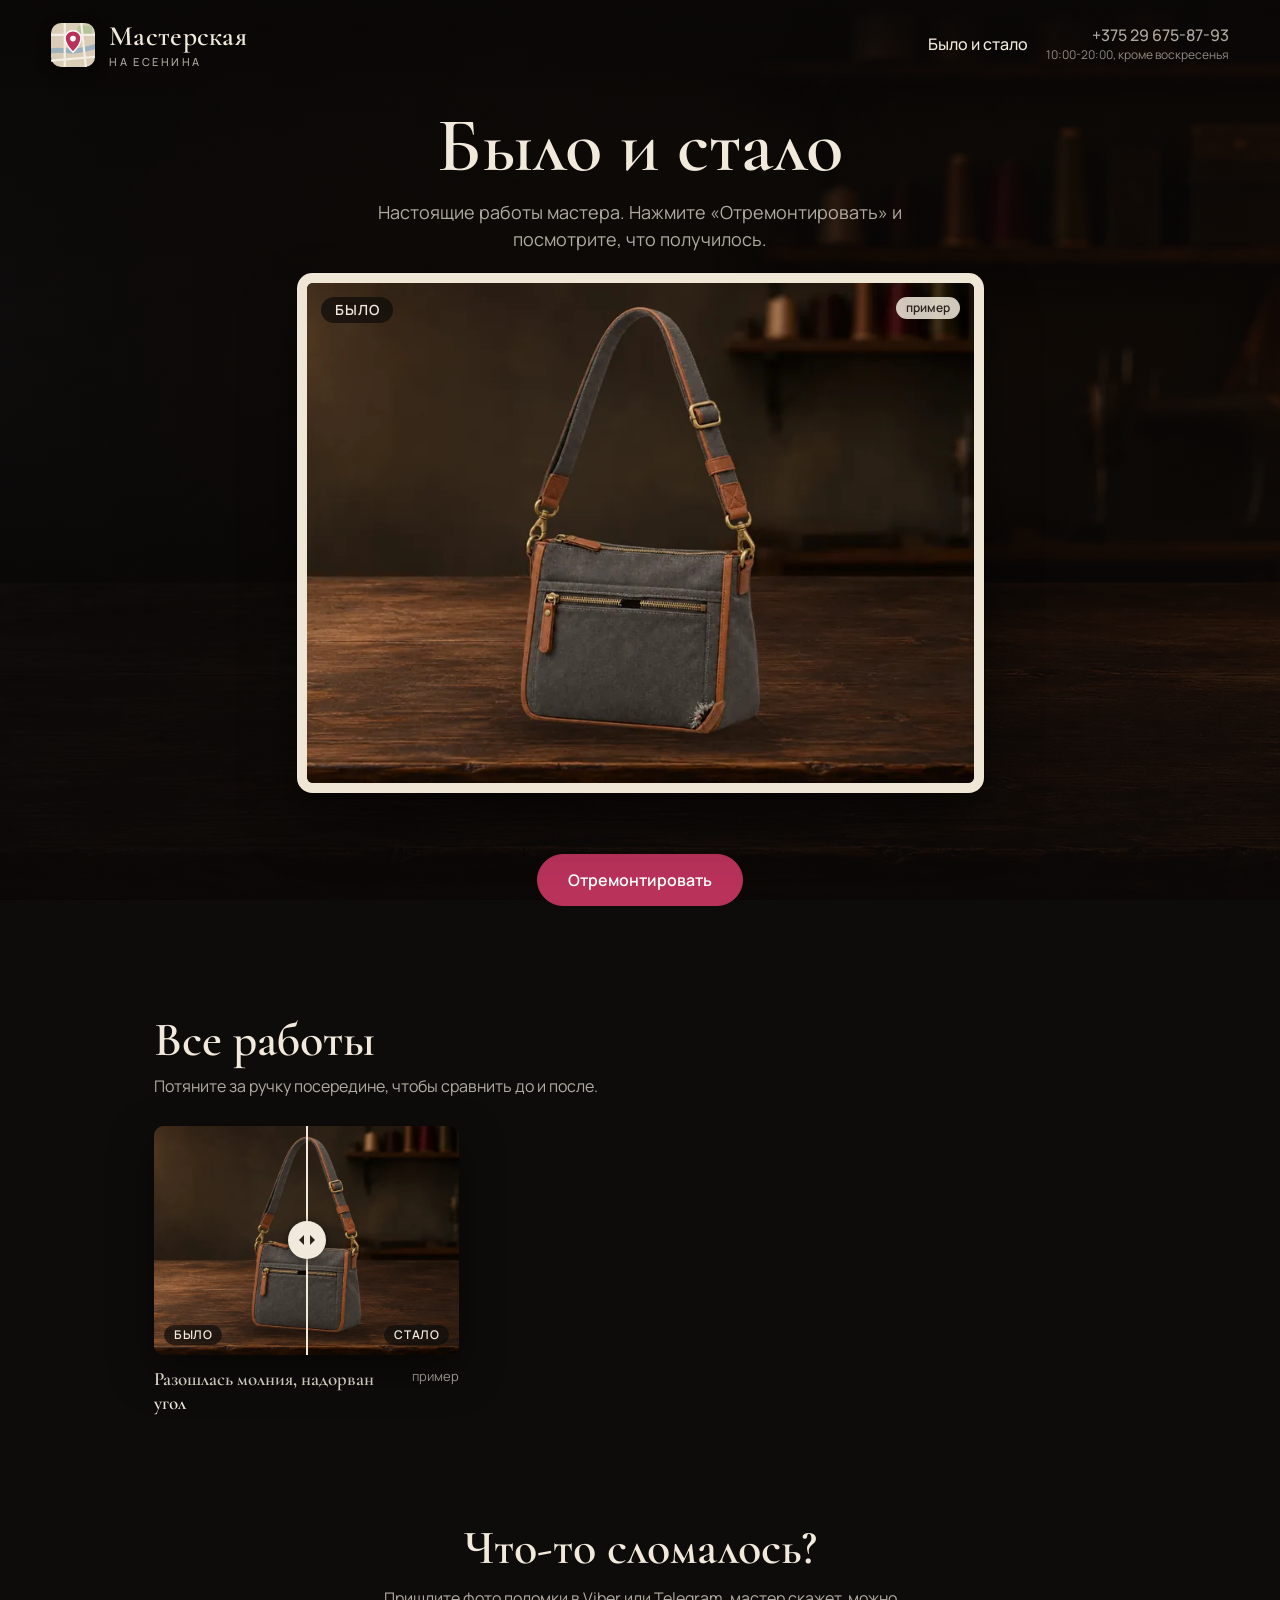
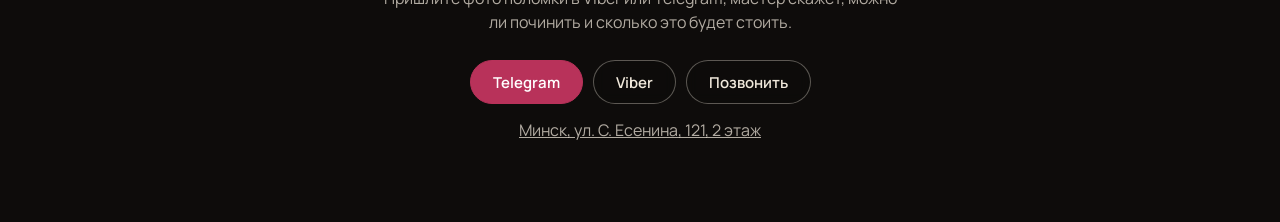
==== works.html @ a1748222 "мастерская рубрика было\стало" ====
<!doctype html>
<html lang="ru">
<head>
<meta charset="utf-8">
<meta name="viewport" content="width=device-width, initial-scale=1, viewport-fit=cover">
<title>Было и стало. Мастерская на Есенина</title>
<meta name="description" content="Работы мастерской до ремонта и после: сумки, чемоданы, рюкзаки, ремни.">
<meta name="theme-color" content="#0e0c0b">
<link rel="preconnect" href="https://fonts.googleapis.com">
<link rel="preconnect" href="https://fonts.gstatic.com" crossorigin>
<link href="https://fonts.googleapis.com/css2?family=Cormorant+Garamond:ital,wght@0,500;0,600;0,700;1,500;1,600&family=Manrope:wght@400;500;700&display=swap" rel="stylesheet">
<link rel="stylesheet" href="css/site.css">
<link rel="stylesheet" href="css/works.css">
</head>
<body class="page">

<div id="pagebg" class="pagebg" aria-hidden="true"></div>

<header id="top" class="top">
  <div class="top-left">
    <a class="map-mini" data-map href="https://www.google.com/maps" target="_blank" rel="noopener" aria-label="Маршрут до мастерской в Google Картах">
      <svg viewBox="0 0 48 48" aria-hidden="true">
        <rect width="48" height="48" rx="11" fill="#d9cdb7"/>
        <rect x="29" y="3" width="16" height="11" rx="2.5" fill="#b4c399"/>
        <path d="M-2 31c12-5 20 5 52-6" stroke="#9db1bd" stroke-width="5.5" fill="none"/>
        <path d="M0 13h48M15 0v48M0 41l48-4M33 0l5 48" stroke="#f4ede1" stroke-width="2.4" fill="none"/>
        <path d="M24 8.5c-5.1 0-8.7 3.7-8.7 8.5 0 6.3 8.7 15 8.7 15s8.7-8.7 8.7-15c0-4.8-3.6-8.5-8.7-8.5z" fill="#b8325a" stroke="#fff" stroke-width="1.6"/>
        <circle cx="24" cy="17" r="3.1" fill="#fff"/>
      </svg>
    </a>
    <a class="brand" href="./">
      <span class="brand-name" data-site="name">Мастерская</span>
      <span class="brand-place" data-site="place">на Есенина</span>
    </a>
  </div>
  <nav class="top-actions">
    <a class="top-link" href="works.html" aria-current="page">Было и стало</a>
    <div class="top-contact">
      <a class="top-phone" data-tel href="tel:+375296758793" data-site="phone">+375 29 675-87-93</a>
      <span class="top-hours" data-contact-short>10:00-20:00, кроме воскресенья</span>
    </div>
  </nav>
</header>

<main class="works">
  <section class="game-wrap">
    <h1>Было и стало</h1>
    <p class="lead">Настоящие работы мастера. Нажмите «Отремонтировать» и посмотрите, что получилось.</p>

    <div class="game" id="game">
      <figure class="frame" id="g-frame">
        <img id="g-photo" alt="">
        <span class="tag" id="g-tag">Было</span>
        <span class="demo-tag" id="g-demo" hidden>пример</span>
      </figure>
      <canvas class="fx" id="g-fx" aria-hidden="true"></canvas>
    </div>
    <p class="g-cap" id="g-cap" aria-live="polite"></p>
    <div class="g-actions">
      <button class="btn big" id="g-go" type="button">Отремонтировать</button>
      <button class="btn-ghost big" id="g-next" type="button" hidden>Ещё одна работа</button>
    </div>
  </section>

  <section class="gallery-wrap">
    <h2>Все работы</h2>
    <p class="sub">Потяните за ручку посередине, чтобы сравнить до и после.</p>
    <div class="gallery" id="gallery"></div>
  </section>

  <section class="cta">
    <h2>Что-то сломалось?</h2>
    <p>Пришлите фото поломки в Viber или Telegram, мастер скажет, можно ли починить и сколько это будет стоить.</p>
    <div class="actions">
      <a class="btn" data-telegram href="#">Telegram</a>
      <a class="btn-ghost" data-viber href="#">Viber</a>
      <a class="btn-ghost" data-tel href="tel:+375296758793">Позвонить</a>
    </div>
    <p class="addr"><a data-map href="#" target="_blank" rel="noopener"><span data-site="city">Минск</span>, <span data-site="address">ул. С. Есенина, 121, 2 этаж</span></a></p>
  </section>
</main>

<div id="pop" class="pop" role="dialog" aria-modal="false" aria-labelledby="pop-title" hidden>
  <p id="pop-title" class="pop-title">Сейчас мастер не на связи</p>
  <p class="pop-text">Звонить и писать можно <span data-contact>с 10:00 до 20:00, кроме воскресенья</span>. <span id="pop-next"></span></p>
  <div class="pop-actions">
    <a id="pop-go" class="btn" href="#">Всё равно написать</a>
    <button id="pop-close" class="btn-ghost" type="button">Понятно</button>
  </div>
</div>

<script type="module" src="js/works.js"></script>
</body>
</html>
---- css/site.css ----
:root {
  --bg: #0e0c0b;
  --cream: #f1e9dc;
  --muted: rgba(241, 233, 220, .72);
  --thread: #b8325a;
  --brass: #c9a24a;
  --olive: #9fbf7f;
  --serif: 'Cormorant Garamond', Georgia, serif;
  --sans: 'Manrope', system-ui, sans-serif;
}

* { box-sizing: border-box; }
html, body { margin: 0; height: 100%; }
body {
  background: var(--bg);
  color: var(--cream);
  font: 400 16px/1.5 var(--sans);
  overflow-x: hidden;
  -webkit-font-smoothing: antialiased;
}
a { color: inherit; }

#gl, #cssbg, .shade { position: fixed; inset: 0; width: 100%; height: 100%; }
#gl { display: block; }
#cssbg { display: none; background: center / cover no-repeat; }
.nogl #gl { display: none; }
.nogl #cssbg { display: block; }

/* затемнение под текст главной */
.shade {
  pointer-events: none;
  background: linear-gradient(90deg, rgba(8, 6, 5, .72) 0%, rgba(8, 6, 5, .35) 38%, rgba(8, 6, 5, 0) 62%);
  transition: opacity .8s;
}
.in-intro .shade { opacity: 0; }

/* ---------- часы и календарь на столе ---------- */
#homefx { position: fixed; inset: 0; pointer-events: none; overflow: hidden; }
#homefx[hidden] { display: none; }
.clockface, .calpage { position: absolute; left: 0; top: 0; opacity: 0; will-change: transform; }
.clockface svg { display: block; width: 100%; height: 100%; padding: 12% 6%; box-sizing: border-box; overflow: visible; }
.clockface line { stroke: rgba(255, 96, 48, .07); stroke-width: 6.5; stroke-linecap: round; }
.clockface line.on { stroke: #ff6a3d; filter: drop-shadow(0 0 3px rgba(255, 90, 40, .9)); }
.clockface .colon circle { fill: #ff6a3d; filter: drop-shadow(0 0 3px rgba(255, 90, 40, .9)); }
.calpage {
  display: flex; flex-direction: column; align-items: center; justify-content: center;
  color: #2a211b; text-align: center; font-family: var(--serif); line-height: 1.05;
}
.calpage b { font-weight: 600; font-size: 4.6em; line-height: .9; }
.calpage .m { font-size: 1.35em; font-weight: 600; }
.calpage .w { font-size: 1.05em; font-style: italic; margin-top: .15em; color: #5a4a3e; }
.calpage .h { font: 500 .78em/1.35 var(--sans); margin-top: .9em; color: #4a3d33; letter-spacing: .02em; }

/* ---------- шапка ---------- */
.top {
  position: fixed; top: 0; left: 0; right: 0; z-index: 5;
  display: flex; align-items: center; justify-content: space-between;
  padding: 22px max(4vw, 20px);
}
.top-left { display: flex; align-items: center; gap: 14px; }
.map-mini { display: block; width: 44px; height: 44px; flex: none; border-radius: 11px; box-shadow: 0 4px 14px rgba(0, 0, 0, .45); transition: transform .2s; }
.map-mini svg { display: block; width: 100%; height: 100%; }
.map-mini:hover { transform: translateY(-1px) rotate(-3deg); }
.top-link { text-decoration: none; font-weight: 500; color: var(--muted); }
.top-link:hover, .top-link[aria-current] { color: var(--cream); }
.replay svg { width: 16px; height: 16px; margin: 0 6px 0 -4px; }
.brand { text-decoration: none; display: flex; flex-direction: column; line-height: 1; }
.brand-name { font: 600 28px/1 var(--serif); letter-spacing: .01em; }
.brand-place { font: 500 11px/1 var(--sans); letter-spacing: .22em; text-transform: uppercase; color: var(--muted); margin-top: 6px; }
.top-actions { display: flex; align-items: center; gap: 18px; }
.top-phone { text-decoration: none; font-weight: 500; color: var(--muted); }
.top-phone:hover { color: var(--cream); }
.top-contact { display: flex; flex-direction: column; align-items: flex-end; line-height: 1.2; }
.top-hours { font-size: 12px; color: var(--muted); opacity: .8; margin-top: 3px; }

/* ---------- кнопки ---------- */
.btn, .btn-ghost {
  display: inline-flex; align-items: center; justify-content: center;
  min-height: 44px; padding: 0 22px; border-radius: 999px;
  font: 600 15px/1 var(--sans); text-decoration: none; cursor: pointer;
  transition: background .2s, border-color .2s, transform .2s;
}
.btn { background: var(--thread); color: #fff; border: 1px solid var(--thread); }
.btn:hover { background: #cf3b67; transform: translateY(-1px); }
.btn-ghost { background: rgba(14, 12, 11, .35); color: var(--cream); border: 1px solid rgba(241, 233, 220, .35); backdrop-filter: blur(6px); }
.btn-ghost:hover { border-color: var(--cream); }
:focus-visible { outline: 2px solid var(--brass); outline-offset: 3px; }

/* ---------- главная ---------- */
#home {
  position: relative; z-index: 2;
  min-height: 100%;
  display: flex; align-items: center;
  padding: 120px max(6vw, 20px) 60px;
}
.hero { max-width: 560px; }
.hero h1 { margin: 0; font: 600 clamp(56px, 7vw, 104px)/.9 var(--serif); letter-spacing: -.01em; }
.hero h1 span { display: block; }
.hero h1 em { display: block; font-weight: 500; font-size: .52em; color: var(--muted); margin-top: .2em; }
.lead { font-size: 18px; color: var(--muted); margin: 22px 0 0; max-width: 460px; }
.status {
  display: inline-flex; align-items: center; gap: 10px;
  margin: 22px 0 0; padding: 8px 14px; border-radius: 999px;
  background: rgba(14, 12, 11, .45); border: 1px solid rgba(241, 233, 220, .18);
  font-weight: 500; font-size: 15px;
}
.status::before { content: ''; width: 8px; height: 8px; border-radius: 50%; background: var(--brass); }
.status[data-open="1"]::before { background: var(--olive); box-shadow: 0 0 10px var(--olive); }
.actions { display: flex; flex-wrap: wrap; gap: 10px; margin-top: 26px; }
.addr { margin: 26px 0 0; color: var(--muted); }
.hint { margin: 6px 0 0; color: var(--muted); font-size: 14px; }

.in-intro { overflow: hidden; }
.in-intro #home, .in-intro .top { opacity: 0; }
.in-intro #home, .in-intro .top * { pointer-events: none; }

/* ---------- превью ---------- */
#intro { position: fixed; inset: 0; z-index: 4; pointer-events: none; }
#intro[hidden] { display: none; }
#thread { position: absolute; inset: 0; width: 100%; height: 100%; overflow: visible; }
.thread { fill: none; stroke: var(--thread); stroke-linecap: round; stroke-linejoin: round; filter: drop-shadow(0 0 6px rgba(184, 50, 90, .7)); }
.thread-hi { fill: none; stroke: rgba(255, 190, 205, .55); stroke-linecap: round; stroke-linejoin: round; }
.stitch { stroke: #9e2747; stroke-linecap: round; filter: drop-shadow(0 1px 1px rgba(0, 0, 0, .6)); }

.prop, #needle, #scissors { position: absolute; left: 0; top: 0; opacity: 0; will-change: transform, opacity; }
.prop { object-fit: contain; filter: drop-shadow(0 18px 24px rgba(0, 0, 0, .45)); }
#needle { transform-origin: 100% 50%; object-fit: contain; filter: drop-shadow(0 3px 4px rgba(0, 0, 0, .5)); }
#scissors img { position: absolute; inset: 0; width: 100%; height: 100%; object-fit: contain; transform-origin: 50% 50%; }

.phrase {
  position: absolute; top: 50%; margin: 0; max-width: 30vw;
  font: italic 500 clamp(28px, 3.2vw, 48px)/1.1 var(--serif);
  text-shadow: 0 2px 18px rgba(0, 0, 0, .7);
  opacity: 0; will-change: transform, opacity;
}
.phrase.l { left: 6vw; }
.phrase.r { right: 6vw; text-align: right; }

.bar { position: absolute; left: 0; right: 0; bottom: 0; height: 2px; background: rgba(241, 233, 220, .08); }
.bar i { display: block; height: 100%; background: var(--thread); transform-origin: 0 50%; transform: scaleX(0); }
.skip { position: absolute; right: max(4vw, 20px); bottom: 28px; pointer-events: auto; }

/* ---------- подсказка у кнопок связи ---------- */
.pop {
  position: fixed; z-index: 7; width: min(360px, calc(100vw - 24px));
  padding: 18px 18px 16px; border-radius: 18px;
  background: rgba(22, 18, 16, .94); border: 1px solid rgba(241, 233, 220, .16);
  box-shadow: 0 18px 50px rgba(0, 0, 0, .55);
  backdrop-filter: blur(10px);
  animation: pop-in .22s ease-out;
}
.pop[hidden] { display: none; }
.pop-title { margin: 0; font: 600 22px/1.15 var(--serif); }
.pop-text { margin: 8px 0 0; color: var(--muted); font-size: 15px; }
.pop-actions { display: flex; flex-wrap: wrap; gap: 8px; margin-top: 14px; }
@keyframes pop-in { from { opacity: 0; transform: translateY(8px); } to { opacity: 1; transform: none; } }

/* ---------- загрузка ---------- */
#loader { position: fixed; left: 50%; top: 50%; width: 160px; height: 2px; margin-left: -80px; z-index: 6; opacity: 0; transition: opacity .3s; pointer-events: none; }
#loader i { display: block; height: 100%; background: var(--thread); transform-origin: 0 50%; animation: sew 1.4s ease-in-out infinite; }
.loading #loader { opacity: 1; }
@keyframes sew { 0% { transform: scaleX(0); } 50% { transform: scaleX(1); } 100% { transform: scaleX(0); transform-origin: 100% 50%; } }

/* ---------- телефон ---------- */
@media (max-aspect-ratio: 4/5) {
  .shade { background: linear-gradient(180deg, rgba(8, 6, 5, .82) 0%, rgba(8, 6, 5, .55) 42%, rgba(8, 6, 5, 0) 66%); }
  #home { align-items: flex-start; padding: 88px 20px 40px; }
  .hero h1 em { margin-top: .12em; }
  .lead { margin-top: 14px; }
  .status { margin-top: 14px; }
  .actions { margin-top: 16px; }
  .addr { margin-top: 14px; font-size: 14px; }
  .hero h1 { font-size: clamp(48px, 15vw, 72px); }
  .lead { font-size: 16px; }
  .top-contact { display: none; }
  .top { padding: 16px 16px; }
  .top-left { gap: 10px; }
  .brand-name { font-size: 24px; }
  .top-actions { gap: 12px; }
  .top-link { font-size: 14px; }
  .replay { width: 44px; padding: 0; }
  .replay span { display: none; }
  .replay svg { margin: 0; }
  .phrase { top: 25vh; left: 7vw !important; right: 7vw !important; max-width: none; text-align: center; font-size: clamp(26px, 7.4vw, 34px); }
  .skip { bottom: 22px; }
  .pop { left: 12px; right: 12px; bottom: calc(12px + env(safe-area-inset-bottom)); width: auto; }
  .pop-actions .btn, .pop-actions .btn-ghost { flex: 1; padding: 0 12px; font-size: 14px; white-space: nowrap; }
}

@media (prefers-reduced-motion: reduce) {
  .btn, .btn-ghost, .shade { transition: none; }
  .pop { animation: none; }
  #loader i { animation: none; transform: scaleX(1); }
}
---- css/works.css ----
/* Страница "Было и стало" */

.pagebg {
  position: fixed; inset: 0; z-index: -1;
  background: var(--bg) center / cover no-repeat;
}
.pagebg::after {
  content: ''; position: absolute; inset: 0;
  background: linear-gradient(180deg, rgba(10, 8, 7, .78), rgba(10, 8, 7, .62) 40%, rgba(10, 8, 7, .86));
}
.page .top { background: linear-gradient(180deg, rgba(10, 8, 7, .85), rgba(10, 8, 7, 0)); }

.works { max-width: 1100px; margin: 0 auto; padding: 110px max(5vw, 20px) 80px; overflow-x: clip; }
.works h1 { margin: 0; font: 600 clamp(44px, 6vw, 80px)/.95 var(--serif); }
.works h2 { margin: 0; font: 600 clamp(32px, 4vw, 48px)/1 var(--serif); }
.works .lead { margin: 16px 0 0; max-width: 560px; }
.works .sub { margin: 10px 0 0; color: var(--muted); }

/* ---------- игра ---------- */
.game-wrap { display: flex; flex-direction: column; align-items: center; text-align: center; }
.game-wrap .lead { margin-left: auto; margin-right: auto; }
.game { position: relative; width: min(720px, 100%, (100vh - 400px) * 4 / 3); min-width: min(100%, 320px); margin-top: 30px; }
.game[hidden] { display: none; }
.frame {
  position: relative; margin: 0; aspect-ratio: 4 / 3; overflow: hidden;
  border-radius: 6px; background: #1a1512;
  box-shadow: 0 0 0 10px #efe6d6, 0 0 0 11px rgba(0, 0, 0, .25), 0 30px 60px rgba(0, 0, 0, .6);
  transform-origin: 50% 60%; will-change: transform;
}
.frame img { display: block; width: 100%; height: 100%; object-fit: cover; transition: opacity .35s; }
.frame.fade img { opacity: 0; }
.tag {
  position: absolute; left: 14px; top: 14px;
  padding: 6px 14px; border-radius: 999px;
  background: rgba(14, 12, 11, .72); color: var(--cream);
  font: 600 14px/1 var(--sans); letter-spacing: .06em; text-transform: uppercase;
}
.tag.after { background: var(--thread); color: #fff; }
.demo-tag {
  position: absolute; right: 14px; top: 14px; padding: 5px 10px; border-radius: 999px;
  background: rgba(241, 233, 220, .85); color: #2a211b; font: 600 12px/1 var(--sans);
}
.demo-tag[hidden] { display: none; }
/* холст эффекта больше фото: обрывки вылетают за рамку */
.fx { position: absolute; left: -30%; top: -30%; width: 160%; height: 160%; pointer-events: none; z-index: 3; }
.g-cap { min-height: 1.5em; margin: 24px 0 0; font: italic 500 22px/1.3 var(--serif); color: var(--cream); }
.g-actions { display: flex; gap: 12px; margin-top: 14px; }
.btn.big, .btn-ghost.big { min-height: 52px; padding: 0 30px; font-size: 16px; }
.btn[hidden], .btn-ghost[hidden] { display: none; }
.btn:disabled { opacity: .6; cursor: default; transform: none; }

/* ---------- галерея ---------- */
.gallery-wrap { margin-top: 110px; }
.gallery { display: grid; grid-template-columns: repeat(auto-fill, minmax(300px, 1fr)); gap: 28px; margin-top: 28px; }
.cmp-card { margin: 0; }
.cmp {
  position: relative; aspect-ratio: 4 / 3; overflow: hidden; border-radius: 10px;
  background: #1a1512; box-shadow: 0 16px 40px rgba(0, 0, 0, .5);
  user-select: none; touch-action: pan-y;
}
.cmp img { position: absolute; inset: 0; width: 100%; height: 100%; object-fit: cover; pointer-events: none; }
.cmp-before { clip-path: inset(0 calc(100% - var(--p)) 0 0); }
.cmp-line { position: absolute; top: 0; bottom: 0; left: var(--p); width: 2px; margin-left: -1px; background: var(--cream); pointer-events: none; }
.cmp-line i {
  position: absolute; top: 50%; left: 50%; width: 38px; height: 38px; margin: -19px 0 0 -19px;
  border-radius: 50%; background: var(--cream); box-shadow: 0 2px 10px rgba(0, 0, 0, .5);
}
.cmp-line i::before, .cmp-line i::after {
  content: ''; position: absolute; top: 50%; width: 0; height: 0; margin-top: -5px;
  border: 5px solid transparent;
}
.cmp-line i::before { left: 6px; border-right-color: #2a211b; }
.cmp-line i::after { right: 6px; border-left-color: #2a211b; }
.cmp-l, .cmp-r {
  position: absolute; bottom: 10px; padding: 4px 10px; border-radius: 999px;
  background: rgba(14, 12, 11, .7); font: 600 12px/1 var(--sans); letter-spacing: .05em; text-transform: uppercase;
  pointer-events: none;
}
.cmp-l { left: 10px; }
.cmp-r { right: 10px; }
.cmp input {
  position: absolute; inset: 0; width: 100%; height: 100%; margin: 0;
  opacity: 0; cursor: ew-resize; -webkit-appearance: none; appearance: none;
}
.cmp input:focus-visible + * { outline: none; }
.cmp:has(input:focus-visible) { outline: 2px solid var(--brass); outline-offset: 3px; }
.cmp-card figcaption { margin-top: 12px; display: flex; justify-content: space-between; gap: 12px; }
.cmp-card figcaption b { font: 600 19px/1.25 var(--serif); }
.cmp-card figcaption span { color: var(--muted); font-size: 13px; white-space: nowrap; }

/* ---------- связь ---------- */
.cta { margin-top: 110px; text-align: center; }
.cta p { color: var(--muted); max-width: 520px; margin: 14px auto 0; }
.cta .actions { justify-content: center; }
.cta .addr a { color: var(--muted); }

@media (max-aspect-ratio: 4/5) {
  .works { padding-top: 96px; }
  .frame { box-shadow: 0 0 0 6px #efe6d6, 0 0 0 7px rgba(0, 0, 0, .25), 0 20px 40px rgba(0, 0, 0, .6); }
  .g-actions { width: 100%; flex-direction: column; }
  .gallery { grid-template-columns: 1fr; }
  .gallery-wrap, .cta { margin-top: 80px; }
}
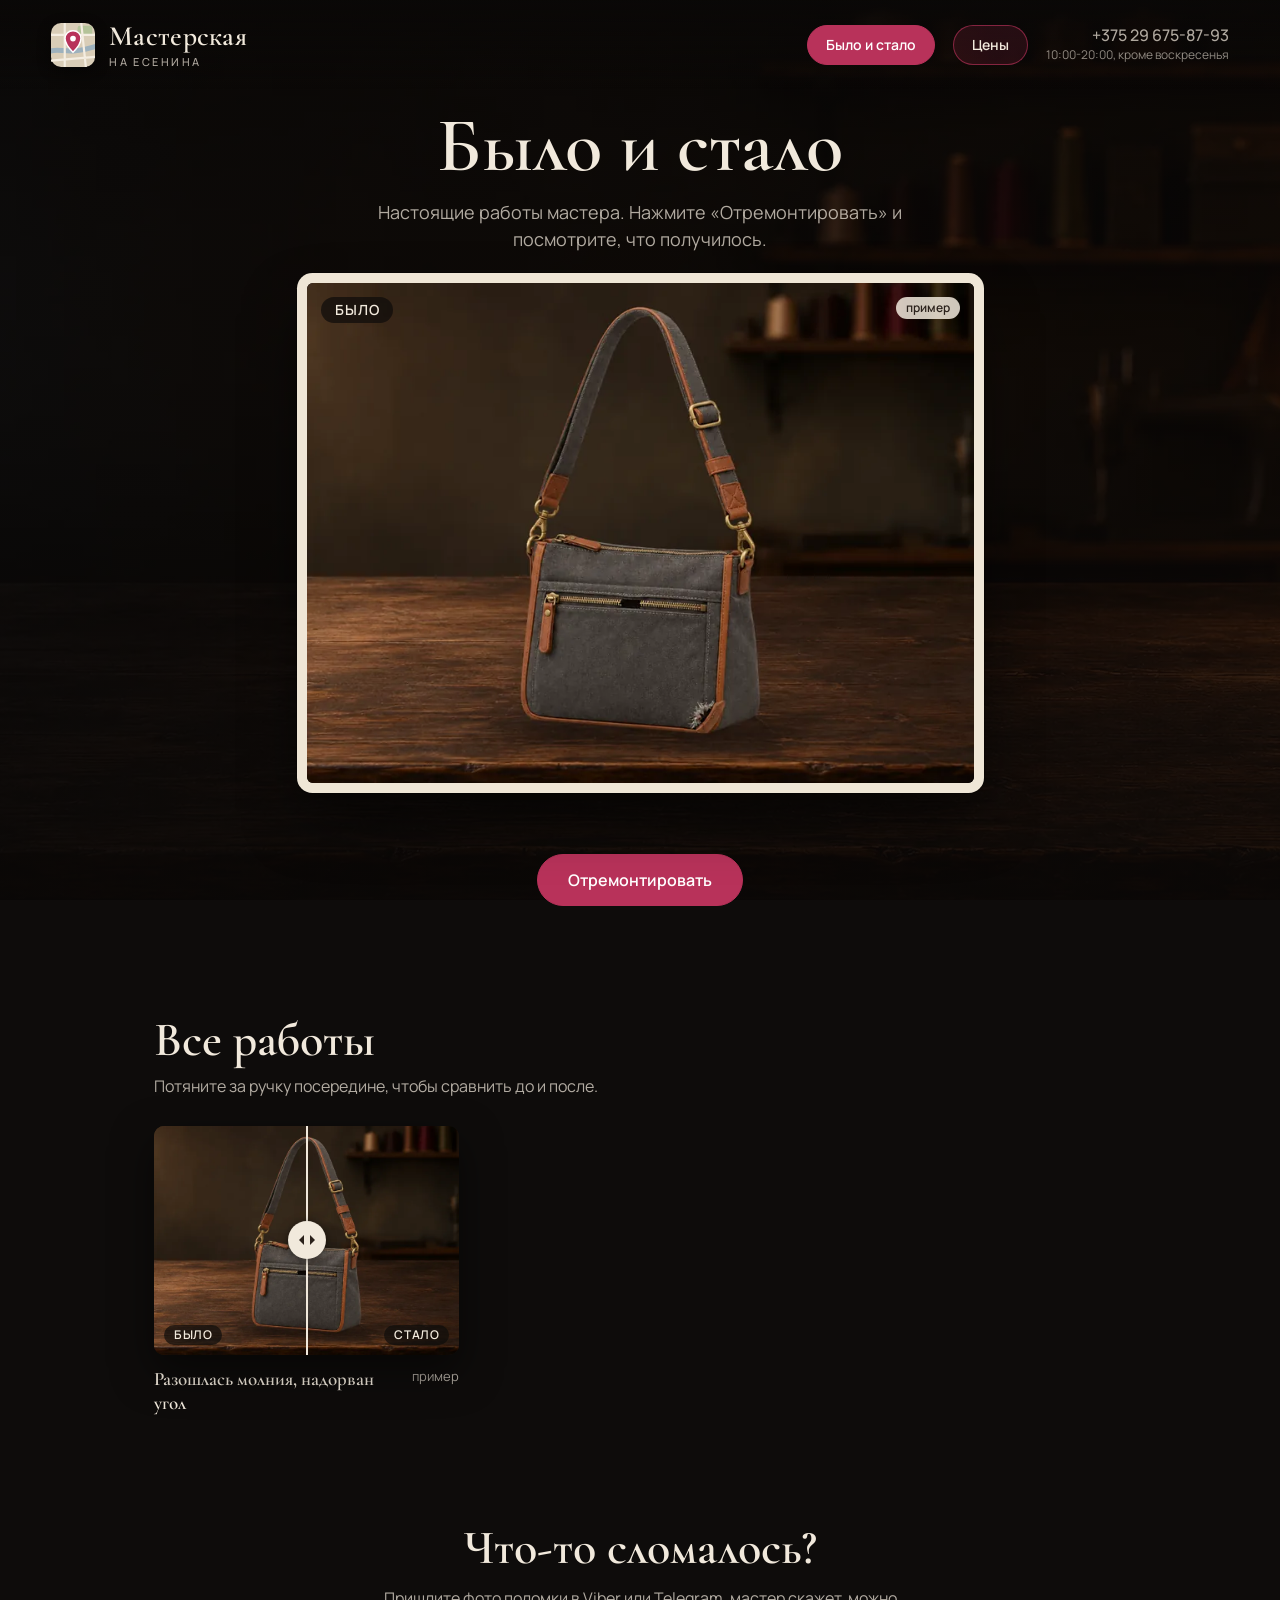
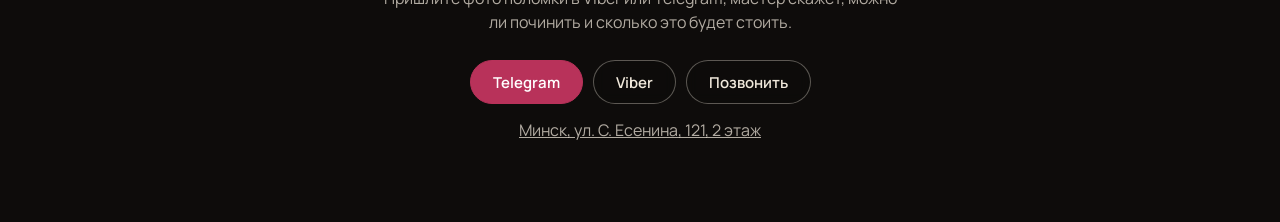
==== commit bf79f651: "добавление цен" ====
--- a/works.html
+++ b/works.html
@@ -34,7 +34,8 @@
     </a>
   </div>
   <nav class="top-actions">
-    <a class="top-link" href="works.html" aria-current="page">Было и стало</a>
+    <a class="nav-btn" href="works.html" aria-current="page"><span class="full">Было и стало</span><span class="short">Работы</span></a>
+    <a class="nav-btn" href="prices.html">Цены</a>
     <div class="top-contact">
       <a class="top-phone" data-tel href="tel:+375296758793" data-site="phone">+375 29 675-87-93</a>
       <span class="top-hours" data-contact-short>10:00-20:00, кроме воскресенья</span>
--- a/css/site.css
+++ b/css/site.css
@@ -61,8 +61,15 @@
 .map-mini { display: block; width: 44px; height: 44px; flex: none; border-radius: 11px; box-shadow: 0 4px 14px rgba(0, 0, 0, .45); transition: transform .2s; }
 .map-mini svg { display: block; width: 100%; height: 100%; }
 .map-mini:hover { transform: translateY(-1px) rotate(-3deg); }
-.top-link { text-decoration: none; font-weight: 500; color: var(--muted); }
-.top-link:hover, .top-link[aria-current] { color: var(--cream); }
+.nav-btn {
+  display: inline-flex; align-items: center; min-height: 40px; padding: 0 18px; border-radius: 999px;
+  text-decoration: none; font: 600 14px/1 var(--sans); color: var(--cream);
+  background: rgba(184, 50, 90, .16); border: 1px solid rgba(184, 50, 90, .65);
+  transition: background .2s, border-color .2s;
+}
+.nav-btn:hover { background: rgba(184, 50, 90, .32); border-color: var(--thread); }
+.nav-btn[aria-current] { background: var(--thread); border-color: var(--thread); color: #fff; }
+.nav-btn .short { display: none; }
 .replay svg { width: 16px; height: 16px; margin: 0 6px 0 -4px; }
 .brand { text-decoration: none; display: flex; flex-direction: column; line-height: 1; }
 .brand-name { font: 600 28px/1 var(--serif); letter-spacing: .01em; }
@@ -174,11 +181,15 @@
   .lead { font-size: 16px; }
   .top-contact { display: none; }
   .top { padding: 16px 16px; }
-  .top-left { gap: 10px; }
-  .brand-name { font-size: 24px; }
-  .top-actions { gap: 12px; }
-  .top-link { font-size: 14px; }
-  .replay { width: 44px; padding: 0; }
+  .top-left { gap: 8px; }
+  .map-mini { width: 40px; height: 40px; }
+  .brand-name { font-size: 22px; }
+  .brand-place { font-size: 9px; letter-spacing: .16em; }
+  .top-actions { gap: 6px; }
+  .nav-btn { min-height: 36px; padding: 0 11px; font-size: 13px; }
+  .nav-btn .full { display: none; }
+  .nav-btn .short { display: inline; }
+  .replay { width: 36px; min-height: 36px; padding: 0; }
   .replay span { display: none; }
   .replay svg { margin: 0; }
   .phrase { top: 25vh; left: 7vw !important; right: 7vw !important; max-width: none; text-align: center; font-size: clamp(26px, 7.4vw, 34px); }
